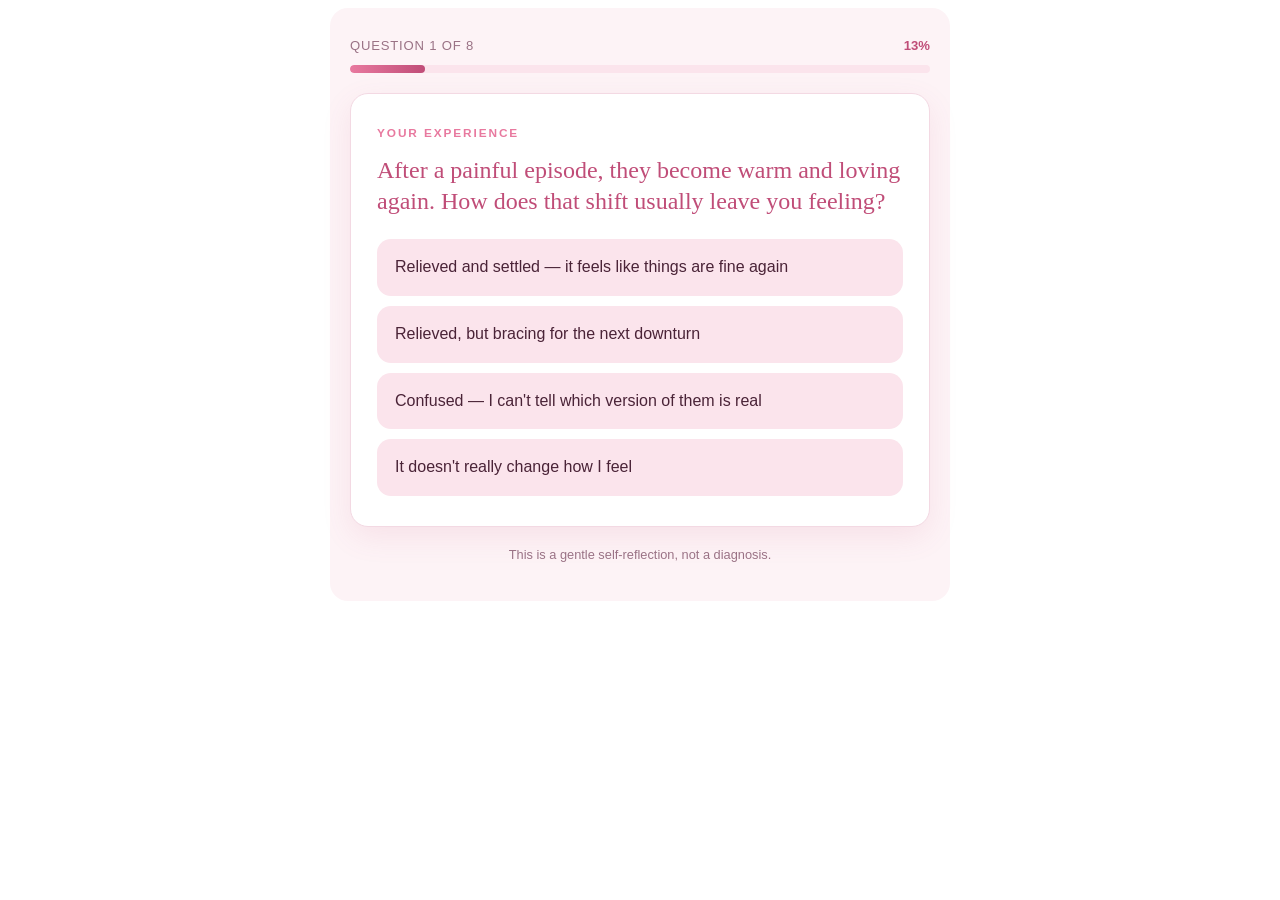
==== index.html @ 3e857d5f "Reflection quiz: 8 screens, progress bar, single ending" ====
<!DOCTYPE html>
<html lang="en">
<head>
<meta charset="utf-8">
<meta name="viewport" content="width=device-width, initial-scale=1">
<title>Reflection Quiz</title>
<link rel="stylesheet" href="quiz.css">
</head>
<body>

<!-- ============================================================
     Drop-in block. Everything the quiz needs lives inside
     <div id="tq-quiz">. Styles: quiz.css   Logic: quiz.js
     ============================================================ -->

<div id="tq-quiz" class="tq" aria-live="polite">

  <!-- progress -->
  <div class="tq-progress" role="group" aria-label="Progress">
    <div class="tq-progress-head">
      <span class="tq-step" id="tq-step-label">Question 1 of 8</span>
      <span class="tq-pct" id="tq-pct">12%</span>
    </div>
    <div class="tq-bar" role="progressbar" aria-valuemin="0" aria-valuemax="100" aria-valuenow="12" id="tq-bar-outer">
      <div class="tq-bar-fill" id="tq-bar-fill"></div>
    </div>
  </div>

  <!-- one screen at a time -->
  <div class="tq-card">
    <div class="tq-screen" id="tq-screen">
      <!-- rendered by quiz.js -->
    </div>
  </div>

  <div class="tq-foot">
    <button type="button" class="tq-back" id="tq-back" hidden>&larr; Back</button>
    <p class="tq-note" id="tq-note">This is a gentle self-reflection, not a diagnosis.</p>
  </div>

</div>

<script src="quiz.js"></script>
</body>
</html>
---- quiz.css ----
/* ============================================================
   Reflection Quiz — styles
   ------------------------------------------------------------
   ALL colours live in the :root block below.
   Change the pinks there and the whole quiz follows.
   Everything is scoped under .tq so it cannot leak into,
   or be broken by, the rest of your site.
   ============================================================ */

:root {
  /* --- the pink palette (edit these) --- */
  --tq-blush:      #fdf3f6;   /* page / outer background      */
  --tq-card:       #ffffff;   /* card surface                 */
  --tq-pink-soft:  #fbe4ec;   /* option backgrounds, bar track */
  --tq-pink:       #e8799f;   /* primary pink — bar, accents  */
  --tq-pink-deep:  #c04d78;   /* selected state, headings     */
  --tq-rose-ink:   #4a2337;   /* body text                    */
  --tq-muted:      #9a7285;   /* small print                  */
  --tq-line:       #f3d9e3;   /* hairlines / borders          */

  /* --- shape & spacing --- */
  --tq-radius:     18px;
  --tq-radius-sm:  14px;
  --tq-shadow:     0 10px 30px rgba(192, 77, 120, .10);
  --tq-maxw:       620px;

  /* --- type --- */
  --tq-font:       ui-sans-serif, -apple-system, "Segoe UI", Roboto, "Helvetica Neue", Arial, sans-serif;
  --tq-font-head:  ui-serif, Georgia, "Times New Roman", serif;
}

/* Keeps phone "auto dark mode" (Samsung / Android) from
   repainting the quiz into muddy greys. The block at the
   bottom of this file restates the light palette explicitly. */
.tq { color-scheme: light; }

/* ---------- shell ---------- */

.tq,
.tq * { box-sizing: border-box; }

.tq {
  font-family: var(--tq-font);
  color: var(--tq-rose-ink);
  background: var(--tq-blush);
  max-width: var(--tq-maxw);
  margin: 0 auto;
  padding: 28px 20px 36px;
  border-radius: var(--tq-radius);
  -webkit-font-smoothing: antialiased;
  text-align: left;
  line-height: 1.55;
}

/* ---------- progress ---------- */

.tq-progress { margin-bottom: 20px; }

.tq-progress-head {
  display: flex;
  justify-content: space-between;
  align-items: baseline;
  margin-bottom: 9px;
}

.tq-step {
  font-size: .82rem;
  letter-spacing: .06em;
  text-transform: uppercase;
  color: var(--tq-muted);
}

.tq-pct {
  font-size: .82rem;
  font-weight: 600;
  color: var(--tq-pink-deep);
}

.tq-bar {
  height: 8px;
  background: var(--tq-pink-soft);
  border-radius: 99px;
  overflow: hidden;
}

.tq-bar-fill {
  height: 100%;
  width: 12.5%;
  border-radius: 99px;
  background: linear-gradient(90deg, var(--tq-pink) 0%, var(--tq-pink-deep) 100%);
  transition: width .35s ease;   /* remove this line for zero motion */
}

/* ---------- card ---------- */

.tq-card {
  background: var(--tq-card);
  border: 1px solid var(--tq-line);
  border-radius: var(--tq-radius);
  box-shadow: var(--tq-shadow);
  padding: 30px 26px;
}

.tq-eyebrow {
  font-size: .74rem;
  letter-spacing: .16em;
  text-transform: uppercase;
  color: var(--tq-pink);
  margin: 0 0 12px;
  font-weight: 600;
}

.tq-q {
  font-family: var(--tq-font-head);
  font-size: 1.5rem;
  line-height: 1.3;
  font-weight: 500;
  color: var(--tq-pink-deep);
  margin: 0 0 22px;
}

/* ---------- options ---------- */

.tq-options {
  list-style: none;
  margin: 0;
  padding: 0;
  display: flex;
  flex-direction: column;
  gap: 10px;
}

.tq-option {
  display: block;
  width: 100%;
  text-align: left;
  font: inherit;
  font-size: 1rem;
  color: var(--tq-rose-ink);
  background: var(--tq-pink-soft);
  border: 1.5px solid transparent;
  border-radius: var(--tq-radius-sm);
  padding: 15px 17px;
  cursor: pointer;
  transition: background .15s ease, border-color .15s ease;
}

.tq-option:hover {
  background: #f8d7e4;
  border-color: var(--tq-pink);
}

.tq-option:focus-visible {
  outline: 3px solid var(--tq-pink);
  outline-offset: 2px;
}

.tq-option.is-selected {
  background: var(--tq-pink-deep);
  border-color: var(--tq-pink-deep);
  color: #fff;
}

/* ---------- result ---------- */

.tq-result-mark {
  width: 46px;
  height: 46px;
  border-radius: 50%;
  background: var(--tq-pink-soft);
  color: var(--tq-pink-deep);
  display: flex;
  align-items: center;
  justify-content: center;
  font-size: 1.4rem;
  margin-bottom: 16px;
}

.tq-result h2 {
  font-family: var(--tq-font-head);
  font-size: 1.6rem;
  font-weight: 500;
  line-height: 1.25;
  color: var(--tq-pink-deep);
  margin: 0 0 14px;
}

.tq-result p {
  margin: 0 0 14px;
  font-size: 1rem;
}

.tq-result p:last-of-type { margin-bottom: 0; }

.tq-next {
  margin-top: 22px;
  padding-top: 20px;
  border-top: 1px solid var(--tq-line);
}

.tq-next-title {
  font-size: .76rem;
  letter-spacing: .14em;
  text-transform: uppercase;
  color: var(--tq-pink);
  font-weight: 600;
  margin: 0 0 10px;
}

.tq-next ul {
  margin: 0;
  padding-left: 20px;
}

.tq-next li { margin-bottom: 7px; }

.tq-cta {
  display: inline-block;
  margin-top: 20px;
  background: var(--tq-pink-deep);
  color: #fff;
  text-decoration: none;
  font-weight: 600;
  font-size: 1rem;
  padding: 14px 26px;
  border: 0;
  border-radius: 99px;
  cursor: pointer;
  font-family: inherit;
}

.tq-cta:hover { background: var(--tq-pink); }

.tq-restart {
  display: block;
  margin: 16px auto 0;
  background: none;
  border: 0;
  font: inherit;
  font-size: .88rem;
  color: var(--tq-muted);
  text-decoration: underline;
  cursor: pointer;
}

/* ---------- footer ---------- */

.tq-foot {
  display: flex;
  flex-direction: column;
  align-items: center;
  gap: 10px;
  margin-top: 18px;
}

.tq-back {
  align-self: flex-start;
  background: none;
  border: 0;
  font: inherit;
  font-size: .9rem;
  color: var(--tq-muted);
  cursor: pointer;
  padding: 4px 2px;
}

.tq-back:hover { color: var(--tq-pink-deep); }

.tq-note {
  margin: 0;
  font-size: .8rem;
  color: var(--tq-muted);
  text-align: center;
}

/* ---------- phones ---------- */

@media (max-width: 480px) {
  .tq        { padding: 20px 14px 28px; border-radius: 0; }
  .tq-card   { padding: 22px 18px; }
  .tq-q      { font-size: 1.3rem; }
  .tq-option { padding: 14px 15px; font-size: .97rem; }
  .tq-result h2 { font-size: 1.4rem; }
  .tq-cta    { display: block; text-align: center; }
}

/* ---------- respect reduced-motion ---------- */

@media (prefers-reduced-motion: reduce) {
  .tq * { transition: none !important; }
}

/* ---------- phone dark mode ----------
   Restating the light palette here stops Android's automatic
   dark mode from inventing its own (usually grey) colours.
   If you ever want a real dark version, change these values. */

@media (prefers-color-scheme: dark) {
  .tq {
    --tq-blush:     #fdf3f6;
    --tq-card:      #ffffff;
    --tq-pink-soft: #fbe4ec;
    --tq-pink:      #e8799f;
    --tq-pink-deep: #c04d78;
    --tq-rose-ink:  #4a2337;
    --tq-muted:     #9a7285;
    --tq-line:      #f3d9e3;
  }
}
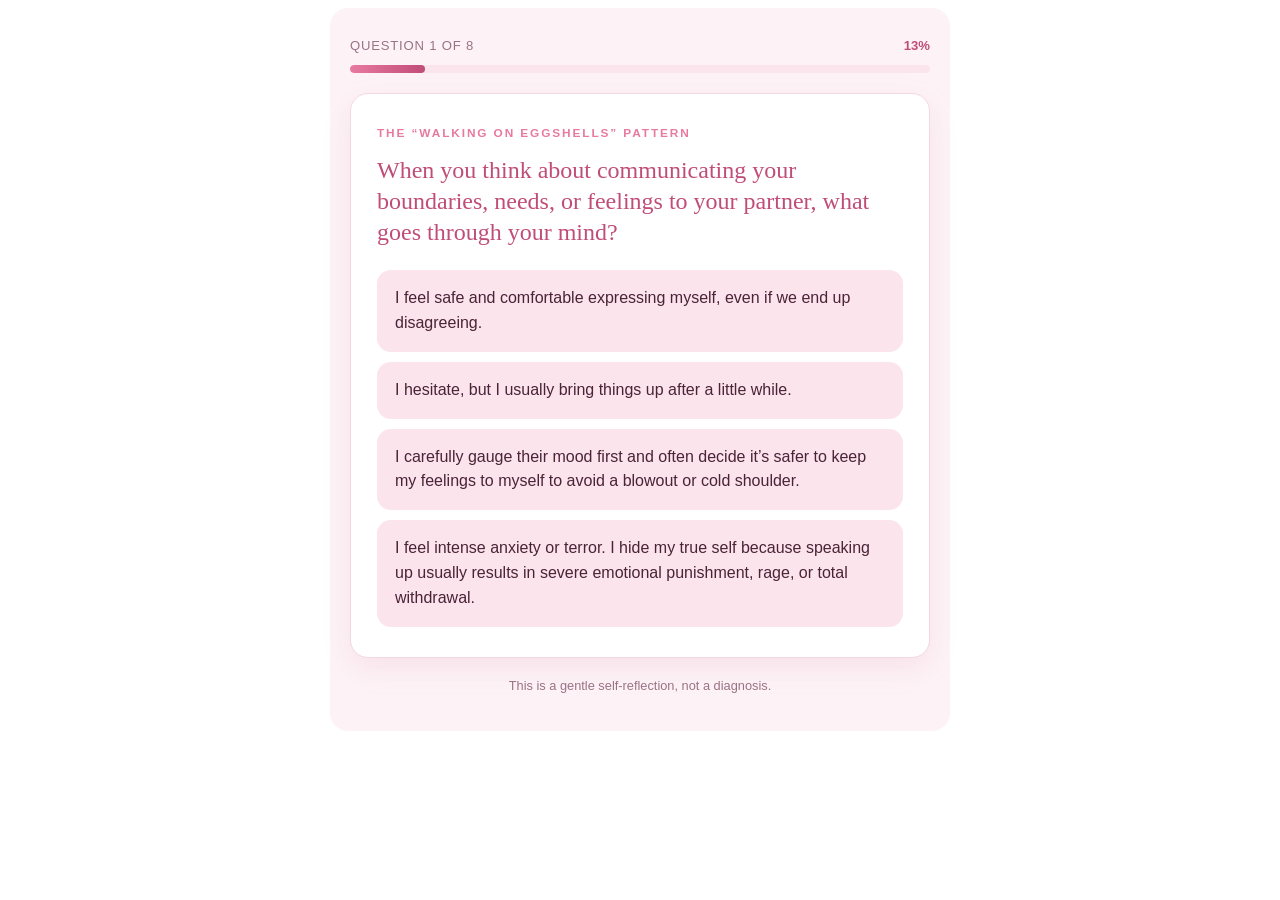
==== commit 8242b71f: "Swap in client's real questions, A0/B1/C2/D3 scoring and four result bands" ====
--- a/index.html
+++ b/index.html
@@ -3,7 +3,7 @@
 <head>
 <meta charset="utf-8">
 <meta name="viewport" content="width=device-width, initial-scale=1">
-<title>Reflection Quiz</title>
+<title>Are You in a Trauma Bond?</title>
 <link rel="stylesheet" href="quiz.css">
 </head>
 <body>
--- a/quiz.css
+++ b/quiz.css
@@ -192,6 +192,20 @@
 
 .tq-result p:last-of-type { margin-bottom: 0; }
 
+/* small pink heading above a result paragraph
+   ("What your results mean", "An Inner Child Perspective") */
+.tq-body-label {
+  font-size: .76rem;
+  letter-spacing: .14em;
+  text-transform: uppercase;
+  color: var(--tq-pink);
+  font-weight: 600;
+  margin: 22px 0 8px !important;
+}
+
+.tq-result-mark + h2 + .tq-body-label,
+.tq-result h2 + .tq-body-label { margin-top: 4px !important; }
+
 .tq-next {
   margin-top: 22px;
   padding-top: 20px;
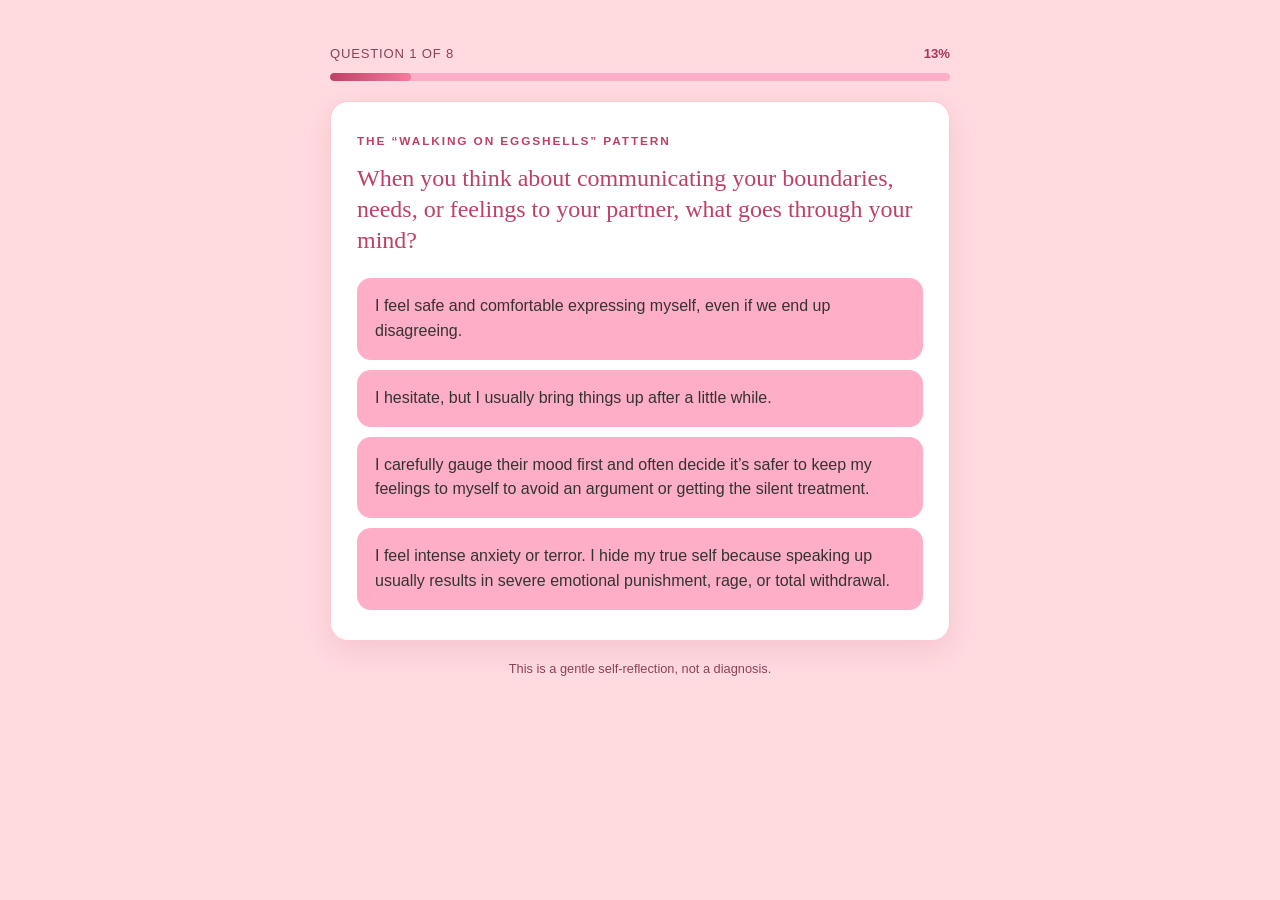
==== commit a45e103e: "Client copy edits, full-width pink background, rose headings, live CTA - Q1/C, Q6/D, Q8/A and the Se" ====
--- a/index.html
+++ b/index.html
@@ -5,6 +5,8 @@
 <meta name="viewport" content="width=device-width, initial-scale=1">
 <title>Are You in a Trauma Bond?</title>
 <link rel="stylesheet" href="quiz.css">
+<!-- Demo page only. Your own site already sets these. -->
+<style>html,body{margin:0;padding:0;background:#FFDBE0;}</style>
 </head>
 <body>
 
@@ -14,6 +16,7 @@
      ============================================================ -->
 
 <div id="tq-quiz" class="tq" aria-live="polite">
+ <div class="tq-inner">
 
   <!-- progress -->
   <div class="tq-progress" role="group" aria-label="Progress">
@@ -38,6 +41,7 @@
     <p class="tq-note" id="tq-note">This is a gentle self-reflection, not a diagnosis.</p>
   </div>
 
+ </div>
 </div>
 
 <script src="quiz.js"></script>
--- a/quiz.css
+++ b/quiz.css
@@ -1,5 +1,6 @@
 /* ============================================================
-   Reflection Quiz — styles
+   Are You in a Trauma Bond? — styles
+   Vienna Wood Inner Child Therapy
    ------------------------------------------------------------
    ALL colours live in the :root block below.
    Change the pinks there and the whole quiz follows.
@@ -8,24 +9,42 @@
    ============================================================ */
 
 :root {
-  /* --- the pink palette (edit these) --- */
-  --tq-blush:      #fdf3f6;   /* page / outer background      */
-  --tq-card:       #ffffff;   /* card surface                 */
-  --tq-pink-soft:  #fbe4ec;   /* option backgrounds, bar track */
-  --tq-pink:       #e8799f;   /* primary pink — bar, accents  */
-  --tq-pink-deep:  #c04d78;   /* selected state, headings     */
-  --tq-rose-ink:   #4a2337;   /* body text                    */
-  --tq-muted:      #9a7285;   /* small print                  */
-  --tq-line:       #f3d9e3;   /* hairlines / borders          */
+  /* --- Vienna Wood palette, taken from viennawoodtherapy.co.uk
+     These are the exact colours your live site already uses, so the
+     quiz sits on the page as though it was always part of it:
+         #F47C9E  pink        -> headings on your site, buttons, borders
+         #FEAEC6  mid pink    -> your "Hi I'm Vienna" section background
+         #FFDBE0  pale pink   -> your pale section backgrounds
+         #333333  charcoal    -> your body text
+
+     One shade is DERIVED, because #F47C9E cannot be used as text:
+     against white it only reaches 2.6:1, and readable text needs
+     4.5:1. So headings use a deeper rose of the same hue:
+         #BF4064  deep rose   -> headings and small labels
+     The "Book a free 15 minute call" button uses your actual site
+     pink #F47C9E with charcoal text (4.95:1) rather than white
+     text, because white on that pink is only 2.6:1.
+     ---------------------------------------------------------- */
+  --tq-blush:      #FFDBE0;   /* SITE - page / outer background */
+  --tq-card:       #FFFFFF;   /* card surface                   */
+  --tq-pink-soft:  #FEAEC6;   /* SITE - answer buttons          */
+  --tq-pink:       #F47C9E;   /* SITE - selected answer, bar    */
+  --tq-pink-hover: #FE9CBA;   /* answer button hover            */
+  --tq-pink-deep:  #BF4064;   /* headings, small labels         */
+  --tq-pink-deep-hover: #A63656; /* same rose, deeper: text on pink */
+  --tq-rose-ink:   #333333;   /* SITE - body text               */
+  --tq-muted:      #8A4257;   /* small print                    */
+  --tq-line:       #FFC9D4;   /* hairlines / card border        */
+  --tq-track:      #FEAEC6;   /* empty part of the progress bar */
 
   /* --- shape & spacing --- */
   --tq-radius:     18px;
   --tq-radius-sm:  14px;
-  --tq-shadow:     0 10px 30px rgba(192, 77, 120, .10);
+  --tq-shadow:     0 10px 30px rgba(191, 64, 100, .14);
   --tq-maxw:       620px;
 
   /* --- type --- */
-  --tq-font:       ui-sans-serif, -apple-system, "Segoe UI", Roboto, "Helvetica Neue", Arial, sans-serif;
+  --tq-font:       Montserrat, Poppins, ui-sans-serif, -apple-system, "Segoe UI", Roboto, "Helvetica Neue", Arial, sans-serif;
   --tq-font-head:  ui-serif, Georgia, "Times New Roman", serif;
 }
 
@@ -39,17 +58,34 @@
 .tq,
 .tq * { box-sizing: border-box; }
 
+/* The pink fills the full width of whatever it sits in; the quiz
+   itself stays a comfortable reading width, centred inside it. */
 .tq {
   font-family: var(--tq-font);
   color: var(--tq-rose-ink);
   background: var(--tq-blush);
-  max-width: var(--tq-maxw);
-  margin: 0 auto;
-  padding: 28px 20px 36px;
-  border-radius: var(--tq-radius);
+  width: 100%;
+  margin: 0;
+  padding: 44px 20px 52px;
   -webkit-font-smoothing: antialiased;
   text-align: left;
   line-height: 1.55;
+}
+
+.tq-inner {
+  max-width: var(--tq-maxw);
+  margin: 0 auto;
+}
+
+/* OPTIONAL — only if your theme wraps page content in a narrow
+   column and you want the pink to reach the very edges of the
+   screen anyway. Add it as a second class on the quiz div:
+       <div id="tq-quiz" class="tq tq-bleed"> ...
+   Leave it off and the pink simply fills its container. */
+.tq-bleed {
+  width: auto;
+  margin-left:  calc(50% - 50vw + (var(--tq-sb, 0px) / 2));
+  margin-right: calc(50% - 50vw + (var(--tq-sb, 0px) / 2));
 }
 
 /* ---------- progress ---------- */
@@ -70,15 +106,17 @@
   color: var(--tq-muted);
 }
 
+/* The percentage sits on the pink page background rather than on the
+   white card, so it uses the deeper shade to stay readable there. */
 .tq-pct {
   font-size: .82rem;
   font-weight: 600;
-  color: var(--tq-pink-deep);
+  color: var(--tq-pink-deep-hover);
 }
 
 .tq-bar {
   height: 8px;
-  background: var(--tq-pink-soft);
+  background: var(--tq-track);
   border-radius: 99px;
   overflow: hidden;
 }
@@ -87,7 +125,7 @@
   height: 100%;
   width: 12.5%;
   border-radius: 99px;
-  background: linear-gradient(90deg, var(--tq-pink) 0%, var(--tq-pink-deep) 100%);
+  background: linear-gradient(90deg, var(--tq-pink-deep) 0%, var(--tq-pink) 100%);
   transition: width .35s ease;   /* remove this line for zero motion */
 }
 
@@ -105,7 +143,7 @@
   font-size: .74rem;
   letter-spacing: .16em;
   text-transform: uppercase;
-  color: var(--tq-pink);
+  color: var(--tq-pink-deep);
   margin: 0 0 12px;
   font-weight: 600;
 }
@@ -146,19 +184,20 @@
 }
 
 .tq-option:hover {
-  background: #f8d7e4;
+  background: var(--tq-pink-hover);
   border-color: var(--tq-pink);
 }
 
 .tq-option:focus-visible {
-  outline: 3px solid var(--tq-pink);
+  outline: 3px solid var(--tq-pink-deep);
   outline-offset: 2px;
 }
 
 .tq-option.is-selected {
-  background: var(--tq-pink-deep);
+  background: var(--tq-pink);
   border-color: var(--tq-pink-deep);
-  color: #fff;
+  color: var(--tq-rose-ink);
+  font-weight: 600;
 }
 
 /* ---------- result ---------- */
@@ -167,7 +206,7 @@
   width: 46px;
   height: 46px;
   border-radius: 50%;
-  background: var(--tq-pink-soft);
+  background: var(--tq-blush);
   color: var(--tq-pink-deep);
   display: flex;
   align-items: center;
@@ -192,13 +231,15 @@
 
 .tq-result p:last-of-type { margin-bottom: 0; }
 
-/* small pink heading above a result paragraph
-   ("What your results mean", "An Inner Child Perspective") */
+/* Pink heading above a result paragraph
+   ("What your results mean", "An Inner Child Perspective").
+   Same size as the paragraphs, set apart by caps + letter-spacing.
+   Drop to .76rem if you ever want them smaller. */
 .tq-body-label {
-  font-size: .76rem;
+  font-size: 1rem;
   letter-spacing: .14em;
   text-transform: uppercase;
-  color: var(--tq-pink);
+  color: var(--tq-pink-deep);
   font-weight: 600;
   margin: 22px 0 8px !important;
 }
@@ -216,7 +257,7 @@
   font-size: .76rem;
   letter-spacing: .14em;
   text-transform: uppercase;
-  color: var(--tq-pink);
+  color: var(--tq-pink-deep);
   font-weight: 600;
   margin: 0 0 10px;
 }
@@ -231,8 +272,8 @@
 .tq-cta {
   display: inline-block;
   margin-top: 20px;
-  background: var(--tq-pink-deep);
-  color: #fff;
+  background: var(--tq-pink);
+  color: var(--tq-rose-ink);
   text-decoration: none;
   font-weight: 600;
   font-size: 1rem;
@@ -243,7 +284,12 @@
   font-family: inherit;
 }
 
-.tq-cta:hover { background: var(--tq-pink); }
+.tq-cta:hover { background: var(--tq-pink-hover); }
+
+.tq-cta:focus-visible {
+  outline: 3px solid var(--tq-pink-deep);
+  outline-offset: 2px;
+}
 
 .tq-restart {
   display: block;
@@ -278,7 +324,7 @@
   padding: 4px 2px;
 }
 
-.tq-back:hover { color: var(--tq-pink-deep); }
+.tq-back:hover { color: var(--tq-pink-deep-hover); }
 
 .tq-note {
   margin: 0;
@@ -290,7 +336,7 @@
 /* ---------- phones ---------- */
 
 @media (max-width: 480px) {
-  .tq        { padding: 20px 14px 28px; border-radius: 0; }
+  .tq        { padding: 24px 14px 30px; }
   .tq-card   { padding: 22px 18px; }
   .tq-q      { font-size: 1.3rem; }
   .tq-option { padding: 14px 15px; font-size: .97rem; }
@@ -311,13 +357,16 @@
 
 @media (prefers-color-scheme: dark) {
   .tq {
-    --tq-blush:     #fdf3f6;
-    --tq-card:      #ffffff;
-    --tq-pink-soft: #fbe4ec;
-    --tq-pink:      #e8799f;
-    --tq-pink-deep: #c04d78;
-    --tq-rose-ink:  #4a2337;
-    --tq-muted:     #9a7285;
-    --tq-line:      #f3d9e3;
+    --tq-blush:     #FFDBE0;
+    --tq-card:      #FFFFFF;
+    --tq-pink-soft: #FEAEC6;
+    --tq-pink:      #F47C9E;
+    --tq-pink-hover:#FE9CBA;
+    --tq-pink-deep: #BF4064;
+    --tq-pink-deep-hover: #A63656;
+    --tq-rose-ink:  #333333;
+    --tq-muted:     #8A4257;
+    --tq-line:      #FFC9D4;
+    --tq-track:     #FEAEC6;
   }
 }
